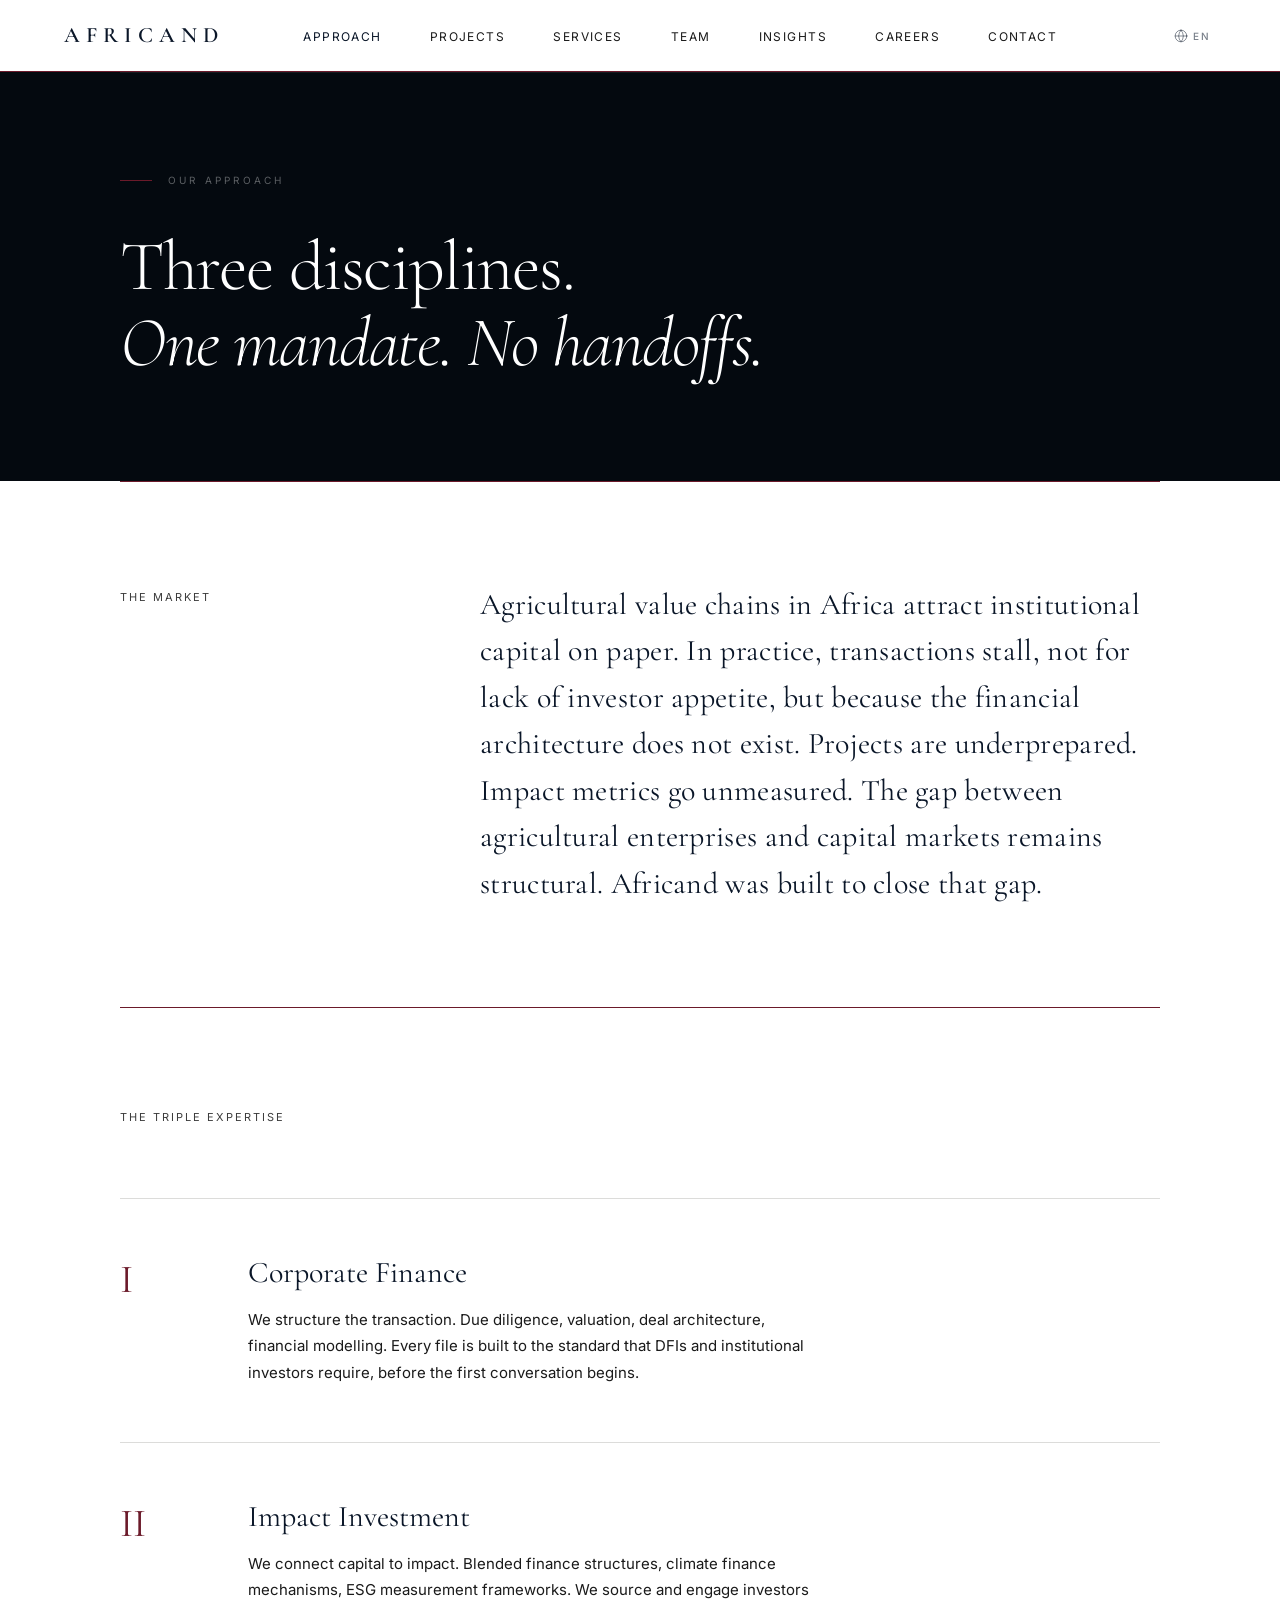
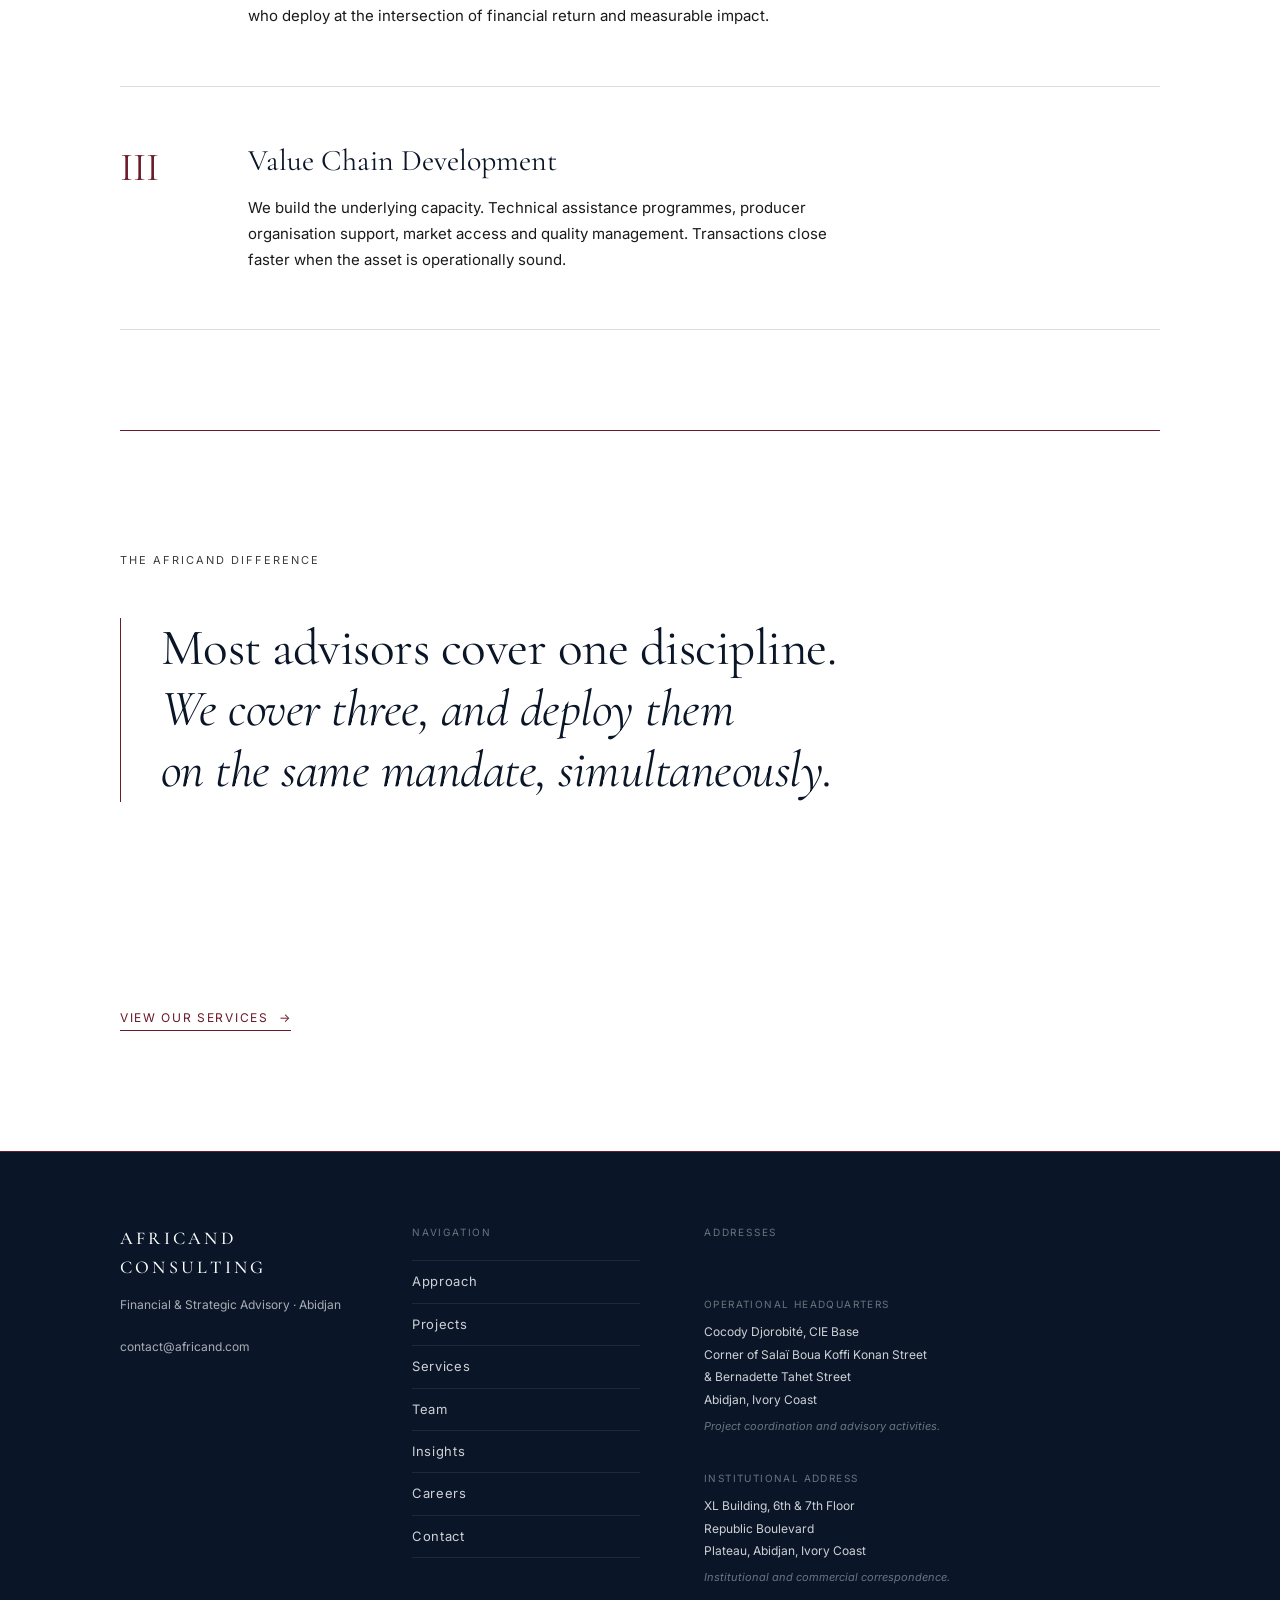
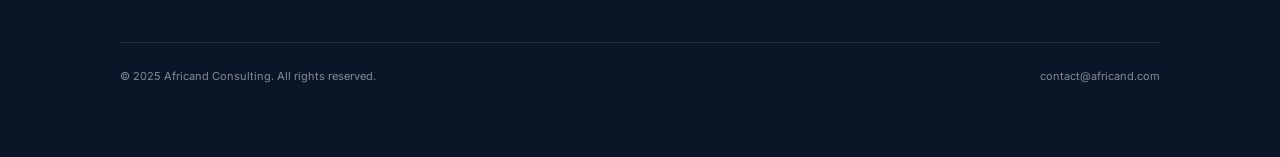
==== Afrincand consulting final/approach.html @ f333dd93 "Correction : Ajout des vrais fichiers du site internet" ====
<!DOCTYPE html>
<html lang="en">
<head>
  <meta charset="UTF-8" />
  <meta name="viewport" content="width=device-width, initial-scale=1.0" />
  <title>Our Approach — Africand Consulting</title>
  <link rel="preconnect" href="https://fonts.googleapis.com" />
  <link rel="preconnect" href="https://fonts.gstatic.com" crossorigin />
  <link href="https://fonts.googleapis.com/css2?family=Cormorant+Garamond:ital,wght@0,300;0,400;0,500;0,600;1,300;1,400;1,500&family=Inter:wght@300;400;500&display=swap" rel="stylesheet" />  <link rel="stylesheet" href="css/approach.css">
</head>
<body>

  <!-- ─── NAV ─────────────────────────────────────────────────── -->
  <nav>
    <a href="index.html" class="nav-logo">Africand</a>
    <ul class="nav-links" id="navLinks">
      <li><a href="approach.html" class="active" data-en="Approach" data-fr="Approche">Approach</a></li>
      <li><a href="projects.html" data-en="Projects" data-fr="Projets">Projects</a></li>
      <li><a href="services.html" data-en="Services" data-fr="Services">Services</a></li>
      <li><a href="team.html" data-en="Team" data-fr="&#201;quipe">Team</a></li>
      <li><a href="insights.html" data-en="Insights" data-fr="Publications">Insights</a></li>
      <li><a href="careers.html" data-en="Careers" data-fr="Carri&#232;res">Careers</a></li>
      <li><a href="contact.html" data-en="Contact" data-fr="Contact">Contact</a></li>
    </ul>
    <button class="nav-burger" id="burger" aria-label="Menu">
      <span></span><span></span><span></span>
    </button>
      <div class="lang-switch">
      <button class="lang-toggle" id="langToggle" onclick="toggleLang()" aria-label="Switch language">
        <svg class="lang-globe" width="14" height="14" viewBox="0 0 24 24" fill="none" stroke="currentColor" stroke-width="1.5" stroke-linecap="round" stroke-linejoin="round" aria-hidden="true"><circle cx="12" cy="12" r="10"/><path d="M2 12h20"/><path d="M12 2a15.3 15.3 0 0 1 4 10 15.3 15.3 0 0 1-4 10 15.3 15.3 0 0 1-4-10 15.3 15.3 0 0 1 4-10z"/></svg>
        <span class="lang-current">EN</span>
      </button>
    </div>
  </nav>

  <!-- ─── PAGE HEADER ───────────────────────────────────────────── -->
  <header class="page-header">
    <p class="page-label" data-en="Our Approach" data-fr="Notre Approche">Our Approach</p>
    <h1 class="page-title" data-en="Three disciplines.<br><em>One mandate. No handoffs.</em>" data-fr="Trois disciplines.<br><em>Un seul mandat. Z&eacute;ro transfert.</em>">Three disciplines.<br>
      <em>One mandate. No handoffs.</em>
    </h1>
  </header>

  <div class="section-divider"></div>

  <!-- ─── THE PROBLEM ───────────────────────────────────────────── -->
  <section class="problem-section">
    <p class="section-label" data-en="The Market" data-fr="Le March&#233;">The Market</p>
    <p class="problem-text" data-en="Agricultural value chains in Africa attract institutional capital on paper. In practice, transactions stall, not for lack of investor appetite, but because the financial architecture does not exist. Projects are underprepared. Impact metrics go unmeasured. The gap between agricultural enterprises and capital markets remains structural. Africand was built to close that gap." data-fr="Les fili&egrave;res agricoles africaines attirent les capitaux institutionnels sur le papier. En pratique, les transactions s&apos;enlisent, non par manque d&apos;app&eacute;tit des investisseurs, mais parce que l&apos;architecture financi&egrave;re n&apos;existe pas. Les projets sont insuffisamment pr&eacute;par&eacute;s. Les indicateurs d&apos;impact ne sont pas mesur&eacute;s. Le foss&eacute; entre les entreprises agricoles et les march&eacute;s de capitaux reste structurel. Africand a &eacute;t&eacute; cr&eacute;&eacute; pour combler ce foss&eacute;.">
      Agricultural value chains in Africa attract institutional capital on paper.
      In practice, transactions stall, not for lack of investor appetite,
      but because the financial architecture does not exist.
      Projects are underprepared. Impact metrics go unmeasured.
      The gap between agricultural enterprises and capital markets remains structural.
      Africand was built to close that gap.
    </p>
  </section>

  <div class="section-divider"></div>

  <!-- ─── THE METHOD ────────────────────────────────────────────── -->
  <section class="method-section">
    <p class="method-intro" data-en="The Triple Expertise" data-fr="La Triple Expertise">The Triple Expertise</p>
    <div class="method-steps">

      <div class="method-step">
        <span class="step-numeral">I</span>
        <div class="step-body">
          <h2 class="step-title" data-en="Corporate Finance" data-fr="Finance d&#8217;Entreprise">Corporate Finance</h2>
          <p class="step-text" data-en="We structure the transaction. Due diligence, valuation, deal architecture, financial modelling. Every file is built to the standard that DFIs and institutional investors require, before the first conversation begins." data-fr="Nous structurons la transaction. Due diligence, valorisation, architecture de l&apos;op&eacute;ration, mod&eacute;lisation financi&egrave;re. Chaque dossier est construit selon les standards exig&eacute;s par les IFD et les investisseurs institutionnels, avant m&ecirc;me la premi&egrave;re conversation.">
            We structure the transaction.
            Due diligence, valuation, deal architecture, financial modelling.
            Every file is built to the standard that DFIs
            and institutional investors require,
            before the first conversation begins.
          </p>
        </div>
      </div>

      <div class="method-step">
        <span class="step-numeral">II</span>
        <div class="step-body">
          <h2 class="step-title" data-en="Impact Investment" data-fr="Investissement &#224; Impact">Impact Investment</h2>
          <p class="step-text" data-en="We connect capital to impact. Blended finance structures, climate finance mechanisms, ESG measurement frameworks. We source and engage investors who deploy at the intersection of financial return and measurable impact." data-fr="Nous connectons le capital &agrave; l&apos;impact. Structures de finance mixte, m&eacute;canismes de finance climatique, cadres de mesure ESG. Nous identifions et mobilisons des investisseurs qui d&eacute;ploient &agrave; l&apos;intersection du rendement financier et de l&apos;impact mesurable.">
            We connect capital to impact.
            Blended finance structures, climate finance mechanisms,
            ESG measurement frameworks.
            We source and engage investors who deploy
            at the intersection of financial return and measurable impact.
          </p>
        </div>
      </div>

      <div class="method-step">
        <span class="step-numeral">III</span>
        <div class="step-body">
          <h2 class="step-title" data-en="Value Chain Development" data-fr="D&#233;veloppement de Fili&#232;res">Value Chain Development</h2>
          <p class="step-text" data-en="We build the underlying capacity. Technical assistance programmes, producer organisation support, market access and quality management. Transactions close faster when the asset is operationally sound." data-fr="Nous construisons les capacit&eacute;s op&eacute;rationnelles. Programmes d&apos;assistance technique, appui aux organisations de producteurs, acc&egrave;s aux march&eacute;s et gestion de la qualit&eacute;. Les transactions se cl&ocirc;turent plus rapidement lorsque l&apos;actif est op&eacute;rationnellement solide.">
            We build the underlying capacity.
            Technical assistance programmes, producer organisation support,
            market access and quality management.
            Transactions close faster when the asset is operationally sound.
          </p>
        </div>
      </div>

    </div>
  </section>

  <div class="section-divider"></div>

  <!-- ─── THE DIFFERENCE ────────────────────────────────────────── -->
  <section class="difference-section">
    <div class="difference-inner" id="differenceEl">
      <p class="difference-label" data-en="The Africand Difference" data-fr="La Diff&eacute;rence Africand">The Africand Difference</p>
      <p class="difference-statement" data-en="Most advisors cover one discipline.<br><em>We cover three, and deploy them<br>on the same mandate, simultaneously.</em>" data-fr="La plupart des conseillers couvrent une seule discipline.<br><em>Nous en couvrons trois, et les d&eacute;ployons sur le m&ecirc;me mandat, simultan&eacute;ment.</em>">
        Most advisors cover one discipline.<br>
        <em>We cover three, and deploy them<br>
        on the same mandate, simultaneously.</em>
      </p>
    </div>
  </section>

  <!-- ─── CTA ───────────────────────────────────────────────────── -->
  <div class="cta-strip">
    <a href="services.html" class="cta">
      <span data-en="View Our Services" data-fr="Voir Nos Services">View Our Services</span> <span class="cta-arrow">→</span>
    </a>
  </div>

  <!-- ─── FOOTER ────────────────────────────────────────────────── -->
    <footer>
    <div class="footer-inner">
      <div class="footer-brand">
        <p class="footer-logo">Africand Consulting</p>
        <p class="footer-tagline" data-en="Financial &amp; Strategic Advisory · Abidjan" data-fr="Conseil Financier &amp; Strat&#233;gique · Abidjan">Financial &amp; Strategic Advisory · Abidjan</p>
        <p class="footer-contact-email"><a href="mailto:contact@africand.com">contact@africand.com</a></p>
      </div>
      <div class="footer-nav-col">
        <p class="footer-col-label" data-en="Navigation" data-fr="Navigation">Navigation</p>
        <ul class="footer-links">
          <li><a href="approach.html" data-en="Approach" data-fr="Approche">Approach</a></li>
          <li><a href="projects.html" data-en="Projects" data-fr="Projets">Projects</a></li>
          <li><a href="services.html" data-en="Services" data-fr="Services">Services</a></li>
          <li><a href="team.html" data-en="Team" data-fr="&#201;quipe">Team</a></li>
          <li><a href="insights.html" data-en="Insights" data-fr="Publications">Insights</a></li>
          <li><a href="careers.html" data-en="Careers" data-fr="Carri&#232;res">Careers</a></li>
          <li><a href="contact.html" data-en="Contact" data-fr="Contact">Contact</a></li>
        </ul>
      </div>
      <div class="footer-addr-col">
        <p class="footer-col-label" data-en="Addresses" data-fr="Adresses">Addresses</p>
        <div class="footer-addr-item">
          <p class="footer-addr-label" data-en="Operational Headquarters" data-fr="Si&#232;ge Op&#233;rationnel">Operational Headquarters</p>
          <p class="footer-addr-value">
            Cocody Djorobité, CIE Base<br>
            Corner of Salaï Boua Koffi Konan Street<br>
            &amp; Bernadette Tahet Street<br>
            Abidjan, Ivory Coast
          </p>
          <p class="footer-addr-note" data-en="Project coordination and advisory activities." data-fr="Coordination de projets et activit&#233;s de conseil.">Project coordination and advisory activities.</p>
        </div>
        <div class="footer-addr-item">
          <p class="footer-addr-label" data-en="Institutional Address" data-fr="Adresse Institutionnelle">Institutional Address</p>
          <p class="footer-addr-value">
            XL Building, 6th &amp; 7th Floor<br>
            Republic Boulevard<br>
            Plateau, Abidjan, Ivory Coast
          </p>
          <p class="footer-addr-note" data-en="Institutional and commercial correspondence." data-fr="Correspondance institutionnelle et commerciale.">Institutional and commercial correspondence.</p>
        </div>
      </div>
    </div>
    <div class="footer-bottom">
      <p class="footer-copy" data-en="© 2025 Africand Consulting. All rights reserved." data-fr="© 2025 Africand Consulting. Tous droits r&#233;serv&#233;s.">© 2025 Africand Consulting. All rights reserved.</p>
      <p class="footer-legal">contact@africand.com</p>
    </div>
  </footer>

  <script>
    // Language switcher
    function setLang(lang) {
      localStorage.setItem('lang', lang);
      document.querySelectorAll('[data-en]').forEach(function(el) {
        el.innerHTML = lang === 'fr' ? el.getAttribute('data-fr') : el.getAttribute('data-en');
      });
      document.querySelectorAll('.lang-btn').forEach(function(btn) {
        btn.classList.toggle('active', btn.getAttribute('data-lang') === lang);
      });
    }
    (function() {
      var saved = localStorage.getItem('lang') || 'en';
      if (saved === 'fr') setLang('fr');
    })();

    // Burger
    document.getElementById('burger').addEventListener('click', () => {
      document.getElementById('navLinks').classList.toggle('open');
    });

    // Scroll reveal
    const targets = document.querySelectorAll('.method-step, #differenceEl');
    const obs = new IntersectionObserver((entries) => {
      entries.forEach((e, i) => {
        if (e.isIntersecting) {
          setTimeout(() => e.target.classList.add('visible'), i * 100);
        }
      });
    }, { threshold: 0.15 });
    targets.forEach(t => obs.observe(t));
  </script>

</body>
</html>
---- Afrincand consulting final/css/approach.css ----
*, *::before, *::after { box-sizing: border-box; margin: 0; padding: 0; }
    html { font-size: 16px; scroll-behavior: smooth; }

    :root {
      --white:    #FFFFFF;
      --navy:     #0A1628;
      --bordeaux: #6B1A2A;
      --grey-bg:  #F5F5F3;
      --grey-txt: #1A1A1A;
      --rule:     1px solid #6B1A2A;
      --font-serif: 'Cormorant Garamond', Georgia, serif;
      --font-sans:  'Inter', Helvetica Neue, Arial, sans-serif;
    }

    body {
      background: var(--white);
      color: var(--grey-txt);
      font-family: var(--font-sans);
      font-size: 17px;
      line-height: 1.65;
      -webkit-font-smoothing: antialiased;
    }

    /* ─── NAV ─────────────────────────────────────────────────── */
    nav {
      position: fixed;
      top: 0; left: 0; right: 0;
      z-index: 100;
      background: var(--white);
      display: flex;
      align-items: center;
      justify-content: space-between;
      padding: 0 64px;
      height: 72px;
      border-bottom: var(--rule);
    }

    .nav-logo {
      font-family: var(--font-serif);
      font-weight: 600;
      font-size: 22px;
      letter-spacing: 0.28em;
      color: var(--navy);
      text-decoration: none;
      text-transform: uppercase;
    }

    .nav-links {
      display: flex;
      gap: 48px;
      list-style: none;
    }

    .nav-links a {
      font-family: var(--font-sans);
      font-size: 12px;
      font-weight: 400;
      letter-spacing: 0.12em;
      text-transform: uppercase;
      color: var(--grey-txt);
      text-decoration: none;
      transition: color 0.2s ease;
    }

    .nav-links a:hover,
    .nav-links a.active { color: var(--navy); }

    .nav-burger {
      order: 3;
      display: none;
      flex-direction: column;
      gap: 5px;
      cursor: pointer;
      padding: 4px;
      background: none;
      border: none;
    }

    .nav-burger span {
      display: block;
      width: 22px;
      height: 1px;
      background: var(--navy);
    }

    /* ─── PAGE HEADER ─────────────────────────────────────────── */
    .page-header {
      padding: 172px 120px 100px;
      background: #04090F;
      position: relative;
      opacity: 0;
      animation: fadeUp 0.9s ease 0.2s forwards;
    }

    /* Ligne institutionnelle sous la nav */
    .page-header::after {
      content: '';
      position: absolute;
      top: 72px;
      left: 120px;
      right: 120px;
      height: 1px;
      background: rgba(255, 255, 255, 0.07);
      pointer-events: none;
    }

    .page-label {
      font-family: var(--font-sans);
      font-size: 10px;
      font-weight: 400;
      letter-spacing: 0.32em;
      text-transform: uppercase;
      color: rgba(255, 255, 255, 0.35);
      margin-bottom: 40px;
      display: flex;
      align-items: center;
      gap: 16px;
    }

    .page-label::before {
      content: '';
      display: block;
      width: 32px;
      height: 1px;
      background: var(--bordeaux);
      flex-shrink: 0;
    }

    .page-title {
      font-family: var(--font-serif);
      font-weight: 300;
      font-size: clamp(44px, 5.5vw, 72px);
      line-height: 1.08;
      color: #FFFFFF;
      letter-spacing: -0.02em;
    }

    /* ─── SECTIONS ────────────────────────────────────────────── */
    .section-divider {
      height: 1px;
      background: var(--bordeaux);
      margin: 0 120px;
      opacity: 1;
    }

    /* ─── PROBLEM ─────────────────────────────────────────────── */
    .problem-section {
      padding: 100px 120px;
      display: grid;
      grid-template-columns: 280px 1fr;
      gap: 80px;
      align-items: start;
    }

    .section-label {
      font-family: var(--font-sans);
      font-size: 11px;
      font-weight: 400;
      letter-spacing: 0.18em;
      text-transform: uppercase;
      color: var(--grey-txt);
      opacity: 0.85;
      padding-top: 6px;
    }

    .problem-text {
      font-family: var(--font-serif);
      font-weight: 400;
      font-size: clamp(22px, 2.5vw, 30px);
      line-height: 1.55;
      color: var(--navy);
      letter-spacing: 0.01em;
    }

    /* ─── METHOD ──────────────────────────────────────────────── */
    .method-section {
      padding: 100px 120px;
    }

    .method-intro {
      font-family: var(--font-sans);
      font-size: 11px;
      font-weight: 400;
      letter-spacing: 0.18em;
      text-transform: uppercase;
      color: var(--grey-txt);
      opacity: 0.85;
      margin-bottom: 72px;
    }

    .method-steps {
      display: flex;
      flex-direction: column;
      gap: 0;
    }

    .method-step {
      display: grid;
      grid-template-columns: 80px 1fr;
      gap: 48px;
      padding: 56px 0;
      border-bottom: 1px solid #DCDCDA;
      opacity: 0;
      transform: translateY(14px);
      transition: opacity 0.6s ease, transform 0.6s ease;
    }

    .method-step:first-child { border-top: 1px solid #DCDCDA; }

    .method-step.visible { opacity: 1; transform: translateY(0); }

    .step-numeral {
      font-family: var(--font-serif);
      font-weight: 400;
      font-size: 40px;
      color: var(--bordeaux);
      line-height: 1;
      padding-top: 4px;
    }

    .step-body {}

    .step-title {
      font-family: var(--font-serif);
      font-weight: 400;
      font-size: 30px;
      line-height: 1.2;
      color: var(--navy);
      margin-bottom: 16px;
    }

    .step-text {
      font-family: var(--font-sans);
      font-size: 15px;
      font-weight: 400;
      color: var(--grey-txt);
      line-height: 1.75;
      max-width: 580px;
    }

    /* ─── DIFFERENCE ──────────────────────────────────────────── */
    .difference-section {
      padding: 120px 120px;
      background: var(--white);
    }

    .difference-inner {
      max-width: 720px;
      opacity: 0;
      transform: translateY(14px);
      transition: opacity 0.8s ease, transform 0.8s ease;
    }

    .difference-inner.visible { opacity: 1; transform: translateY(0); }

    .difference-label {
      font-family: var(--font-sans);
      font-size: 11px;
      font-weight: 400;
      letter-spacing: 0.18em;
      text-transform: uppercase;
      color: var(--grey-txt);
      opacity: 0.85;
      margin-bottom: 48px;
    }

    .difference-statement {
      font-family: var(--font-serif);
      font-weight: 400;
      font-size: clamp(32px, 4vw, 52px);
      line-height: 1.2;
      color: var(--navy);
      letter-spacing: -0.01em;
      border-left: var(--rule);
      padding-left: 40px;
    }

    .difference-statement em {
      font-style: italic;
    }

    /* ─── CTA STRIP ───────────────────────────────────────────── */
    .cta-strip {
      padding: 80px 120px 120px;
    }

    .cta {
      display: inline-flex;
      align-items: center;
      gap: 10px;
      font-family: var(--font-sans);
      font-size: 12px;
      font-weight: 400;
      letter-spacing: 0.14em;
      text-transform: uppercase;
      color: var(--bordeaux);
      text-decoration: none;
      border-bottom: 1px solid var(--bordeaux);
      padding-bottom: 2px;
      transition: opacity 0.2s ease;
    }

    .cta:hover { opacity: 1; }
    .cta:hover .cta-arrow { transform: translateX(4px); }
    .cta-arrow { transition: transform 0.2s ease; }

    

    /* ─── ANIMATIONS ──────────────────────────────────────────── */
    @keyframes fadeUp {
      to { opacity: 1; transform: translateY(0); }
    }

    /* ─── RESPONSIVE ──────────────────────────────────────────── */
    @media (max-width: 1024px) {
      nav { padding: 0 40px; }
      .page-header { padding: 152px 40px 80px; }
      .section-divider { margin: 0 40px; }
      .problem-section { padding: 80px 40px; gap: 48px; }
      .method-section { padding: 80px 40px; }
      .difference-section { padding: 80px 40px; }
      .cta-strip { padding: 40px 40px 80px; }
      footer { padding: 64px 40px; }
    }

    @media (max-width: 768px) {
      nav { padding: 0 24px; height: 64px; justify-content: flex-start; }
      .nav-links { display: none; }
      .nav-links.open {
        display: flex;
        flex-direction: column;
        gap: 0;
        position: fixed;
        top: 64px; left: 0; right: 0;
        background: var(--white);
        padding: 32px 24px;
        border-bottom: var(--rule);
      }
      .nav-links.open li { border-bottom: 1px solid #DCDCDA; }
      .nav-links.open a { display: block; padding: 16px 0; font-size: 13px; }
      .nav-logo { order: 1; }
      .lang-switch { order: 2; margin-left: auto; margin-right: 0; }
      .nav-burger { order: 3; display: flex; margin-left: 20px; }

      .page-header { padding: 120px 24px 64px; }
      .section-divider { margin: 0 24px; }

      .problem-section {
        padding: 64px 24px;
        grid-template-columns: 1fr;
        gap: 24px;
      }

      .method-section { padding: 64px 24px; }
      .method-step { grid-template-columns: 56px 1fr; gap: 24px; padding: 40px 0; }
      .step-numeral { font-size: 32px; }
      .step-title { font-size: 24px; }

      .difference-section { padding: 64px 24px; }
      .difference-statement { font-size: clamp(26px, 7vw, 38px); padding-left: 24px; }

      .cta-strip { padding: 32px 24px 72px; }

      footer { padding: 56px 24px; }
    }
  
    /* ── FOOTER ──────────────────────────────────────────────── */
    footer { background: var(--navy); padding: 72px 120px; border-top: var(--rule); position: relative; z-index: 1; }
    .footer-inner { display: grid; grid-template-columns: 1fr 1fr 2fr; gap: 64px; align-items: start; }
    .footer-logo { font-family: var(--font-serif); font-weight: 500; font-size: 18px; letter-spacing: 0.18em; text-transform: uppercase; color: var(--white); margin-bottom: 12px; }
    .footer-tagline { font-family: var(--font-sans); font-size: 12px; color: rgba(255,255,255,0.65); line-height: 1.7; }
    .footer-contact-email { margin-top: 16px; }
    .footer-contact-email a { font-family: var(--font-sans); font-size: 12px; color: rgba(255,255,255,0.65); text-decoration: none; }
    .footer-contact-email a:hover { color: var(--white); }
    .footer-col-label { font-family: var(--font-sans); font-size: 10px; letter-spacing: 0.18em; text-transform: uppercase; color: rgba(255,255,255,0.4); margin-bottom: 20px; display: block; }
    .footer-nav-col { position: static; background: transparent; border: none; height: auto; display: block; padding: 0; }
    footer ul.footer-links { list-style: none; padding: 0; margin: 0; display: block; }
    footer ul.footer-links li { display: block; border: none; }
    footer ul.footer-links li a { font-family: var(--font-sans); font-size: 13px; color: rgba(255,255,255,0.8); text-decoration: none; display: block; padding: 10px 0; border-bottom: 1px solid rgba(255,255,255,0.08); transition: color 0.2s; background: transparent; letter-spacing: 0.05em; }
    footer ul.footer-links li:first-child a { border-top: 1px solid rgba(255,255,255,0.08); }
    footer ul.footer-links li a:hover { color: var(--white); }
    .footer-addr-col { display: flex; flex-direction: column; gap: 36px; }
    .footer-addr-label { font-family: var(--font-sans); font-size: 10px; letter-spacing: 0.14em; text-transform: uppercase; color: rgba(255,255,255,0.4); margin-bottom: 8px; display: block; }
    .footer-addr-value { font-family: var(--font-sans); font-size: 12px; color: rgba(255,255,255,0.8); line-height: 1.9; }
    .footer-addr-note { font-family: var(--font-sans); font-size: 11px; color: rgba(255,255,255,0.4); line-height: 1.5; margin-top: 6px; font-style: italic; }
    .footer-bottom { margin-top: 56px; padding-top: 24px; border-top: 1px solid rgba(255,255,255,0.1); display: flex; justify-content: space-between; align-items: center; }
    .footer-copy, .footer-legal { font-family: var(--font-sans); font-size: 11px; color: rgba(255,255,255,0.5); }
    @media (max-width: 1024px) {
      footer { padding: 64px 40px !important; }
      .footer-inner { grid-template-columns: 1fr 1fr !important; gap: 40px !important; }
    }
    @media (max-width: 768px) {
      footer { padding: 56px 24px !important; }
      .footer-inner { grid-template-columns: 1fr !important; gap: 36px !important; }
      .footer-bottom { flex-direction: column !important; gap: 8px !important; margin-top: 40px !important; }
    }
  
    /* LANG SWITCHER */
    .lang-switch { display: flex; align-items: center; margin-left: 32px; order: 2; }
    .lang-toggle { display: flex; align-items: center; gap: 5px; background: none; border: none; cursor: pointer; padding: 4px 6px; font-family: var(--font-sans); font-size: 10px; letter-spacing: 0.14em; text-transform: uppercase; color: rgba(10,22,40,0.55); transition: color 0.2s; border-radius: 0; }
    .lang-toggle:hover { color: var(--navy); }
    .lang-globe { display: block; flex-shrink: 0; }
    .lang-current { font-weight: 500; }
    .nav-right { display: flex; align-items: center; }
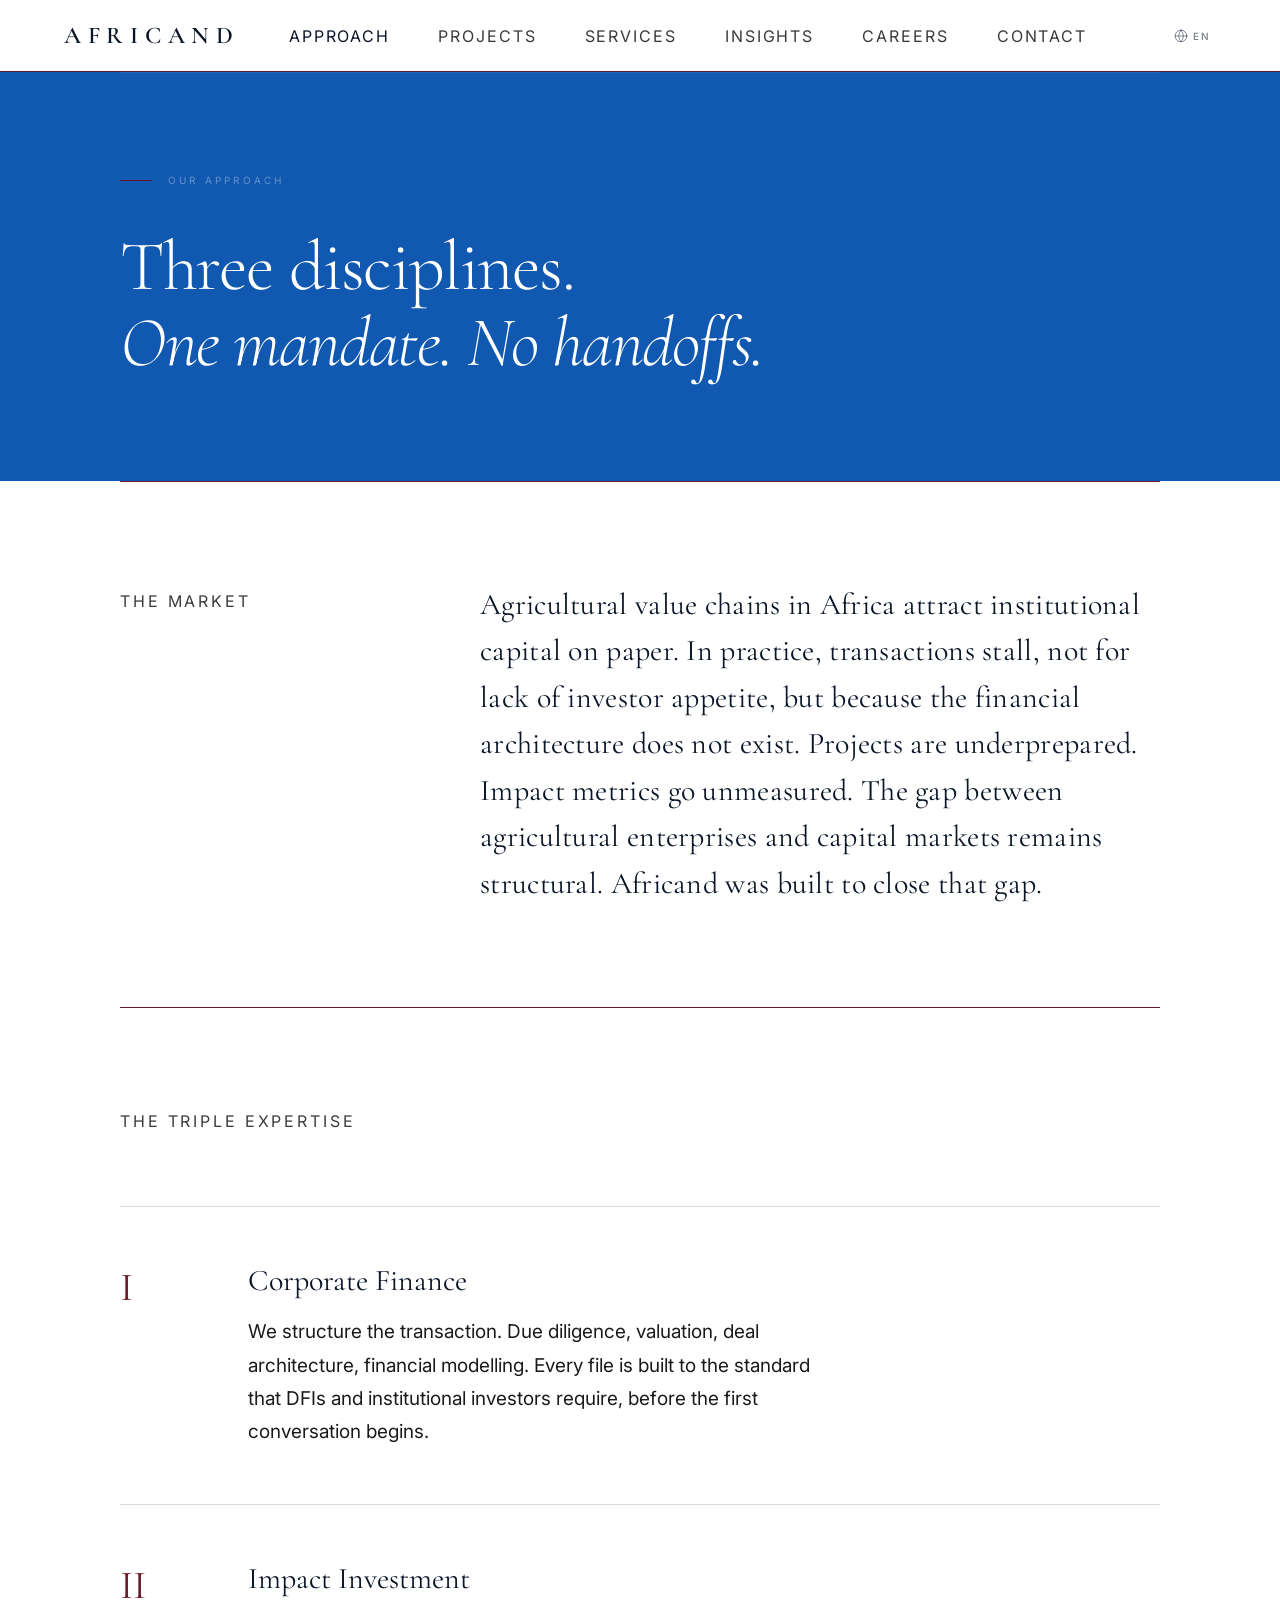
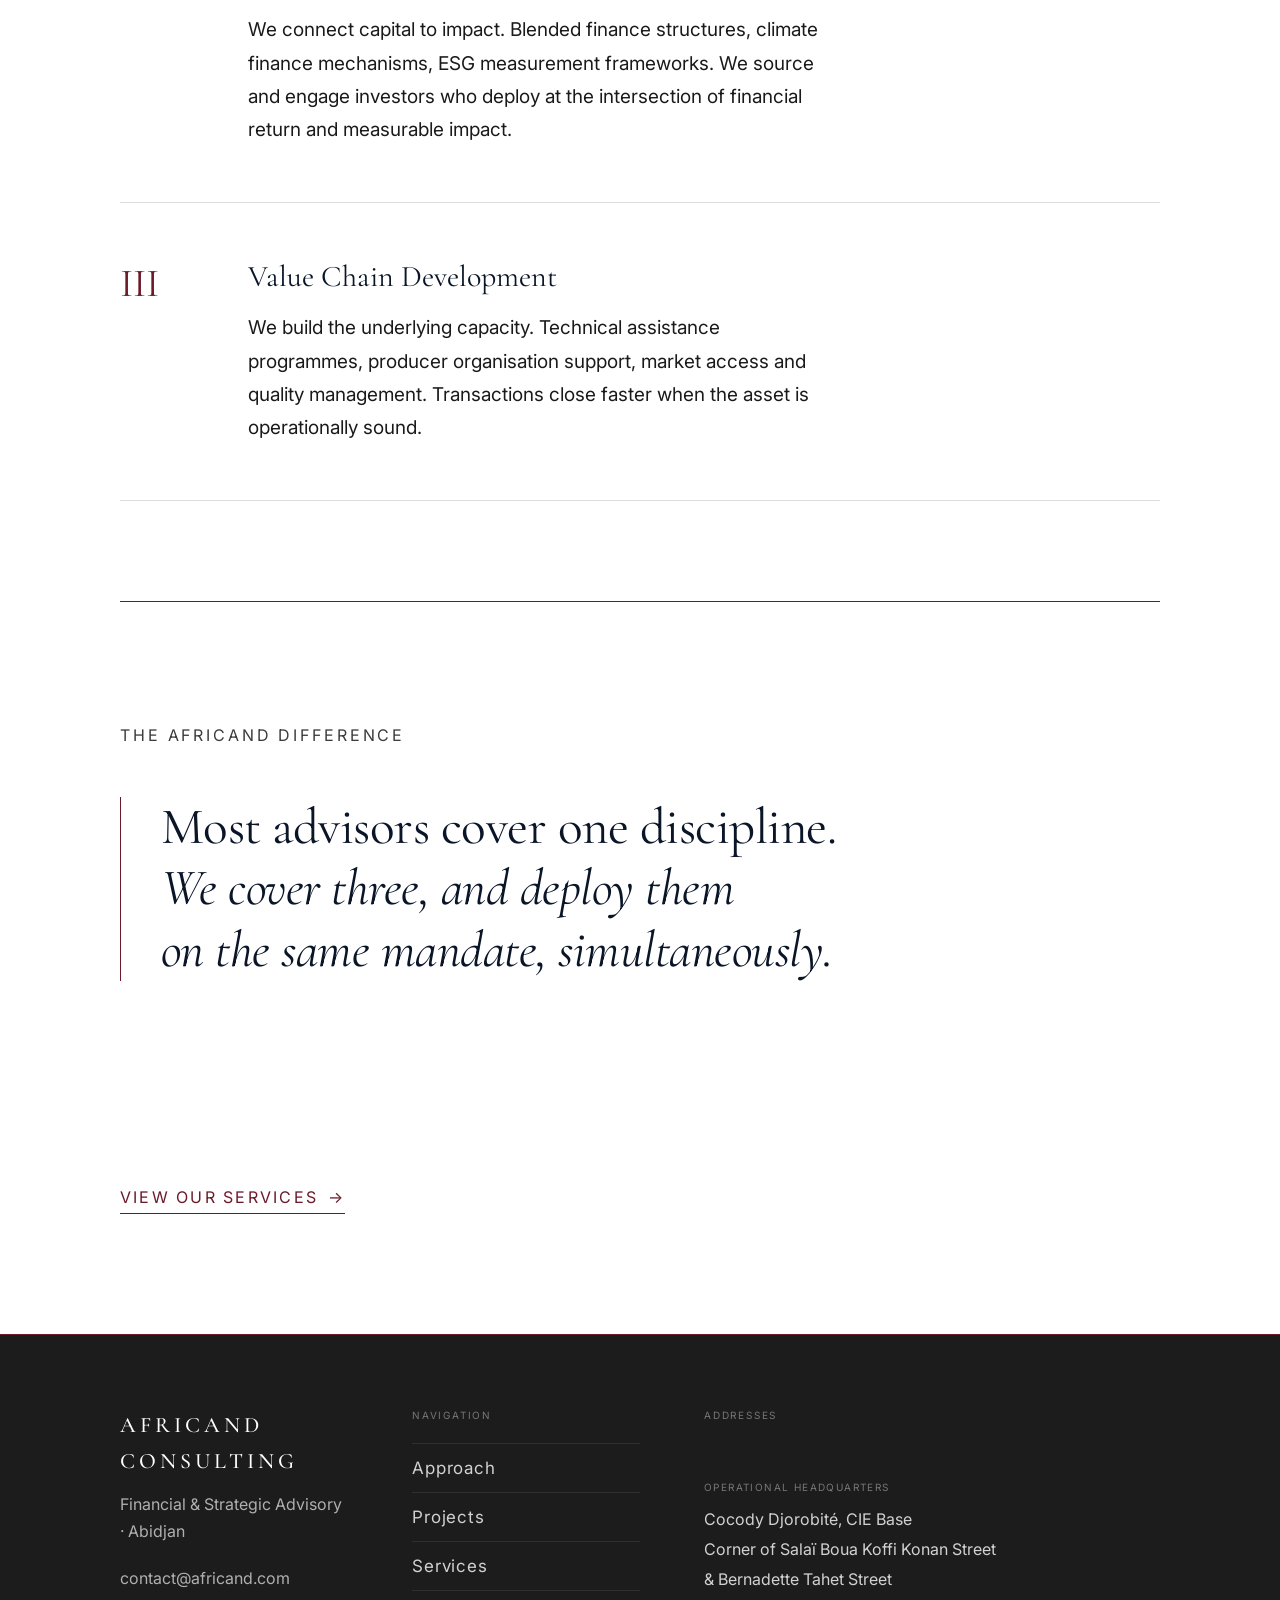
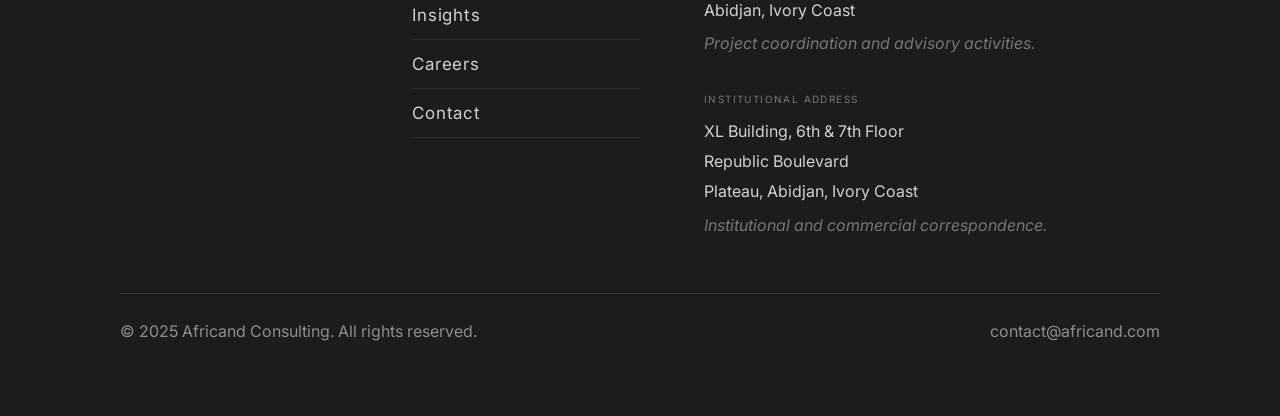
==== commit b0ac274e: "Refonte complète : mobile premium, nav uniforme, bilingue, footer dark - Nav mobile : logo + burger " ====
--- a/Afrincand consulting final/approach.html
+++ b/Afrincand consulting final/approach.html
@@ -2,11 +2,22 @@
 <html lang="en">
 <head>
   <meta charset="UTF-8" />
-  <meta name="viewport" content="width=device-width, initial-scale=1.0" />
+  <meta name="viewport" content="width=device-width, initial-scale=1.0, viewport-fit=cover" />
+  <meta name="description" content="Rigorous financial analysis, deep sector expertise and hands-on execution for agro-industrial transactions in West Africa." />
+  <meta property="og:type"        content="website" />
+  <meta property="og:title"       content="Approach — Africand Consulting" />
+  <meta property="og:description" content="Rigorous financial analysis, deep sector expertise and hands-on execution for agro-industrial transactions in West Africa." />
+  <meta property="og:image"       content="https://africand.com/images/og-cover.jpg" />
+  <meta property="og:url"         content="https://africand.com/approach.html" />
+  <meta name="twitter:card"        content="summary_large_image" />
+  <meta name="twitter:title"       content="Approach — Africand Consulting" />
+  <meta name="twitter:description" content="Rigorous financial analysis, deep sector expertise and hands-on execution for agro-industrial transactions in West Africa." />
+  <link rel="canonical" href="https://africand.com/approach.html" />
   <title>Our Approach — Africand Consulting</title>
   <link rel="preconnect" href="https://fonts.googleapis.com" />
   <link rel="preconnect" href="https://fonts.gstatic.com" crossorigin />
   <link href="https://fonts.googleapis.com/css2?family=Cormorant+Garamond:ital,wght@0,300;0,400;0,500;0,600;1,300;1,400;1,500&family=Inter:wght@300;400;500&display=swap" rel="stylesheet" />  <link rel="stylesheet" href="css/approach.css">
+  <link rel="stylesheet" href="css/nav-mobile.css">
 </head>
 <body>
 
@@ -17,10 +28,16 @@
       <li><a href="approach.html" class="active" data-en="Approach" data-fr="Approche">Approach</a></li>
       <li><a href="projects.html" data-en="Projects" data-fr="Projets">Projects</a></li>
       <li><a href="services.html" data-en="Services" data-fr="Services">Services</a></li>
-      <li><a href="team.html" data-en="Team" data-fr="&#201;quipe">Team</a></li>
       <li><a href="insights.html" data-en="Insights" data-fr="Publications">Insights</a></li>
       <li><a href="careers.html" data-en="Careers" data-fr="Carri&#232;res">Careers</a></li>
       <li><a href="contact.html" data-en="Contact" data-fr="Contact">Contact</a></li>
+      <li class="nav-lang-mobile">
+        <button class="nav-lang-btn" onclick="toggleLang()" aria-label="Switch language">
+          <svg width="14" height="14" viewBox="0 0 24 24" fill="none" stroke="currentColor" stroke-width="1.5" stroke-linecap="round" stroke-linejoin="round"><circle cx="12" cy="12" r="10"/><path d="M2 12h20"/><path d="M12 2a15.3 15.3 0 0 1 4 10 15.3 15.3 0 0 1-4 10 15.3 15.3 0 0 1-4-10 15.3 15.3 0 0 1 4-10z"/></svg>
+          <span data-en="Language" data-fr="Langue">Language</span>
+          <span class="lang-current-mobile">EN</span>
+        </button>
+      </li>
     </ul>
     <button class="nav-burger" id="burger" aria-label="Menu">
       <span></span><span></span><span></span>
@@ -142,7 +159,6 @@
           <li><a href="approach.html" data-en="Approach" data-fr="Approche">Approach</a></li>
           <li><a href="projects.html" data-en="Projects" data-fr="Projets">Projects</a></li>
           <li><a href="services.html" data-en="Services" data-fr="Services">Services</a></li>
-          <li><a href="team.html" data-en="Team" data-fr="&#201;quipe">Team</a></li>
           <li><a href="insights.html" data-en="Insights" data-fr="Publications">Insights</a></li>
           <li><a href="careers.html" data-en="Careers" data-fr="Carri&#232;res">Careers</a></li>
           <li><a href="contact.html" data-en="Contact" data-fr="Contact">Contact</a></li>
@@ -176,39 +192,8 @@
       <p class="footer-legal">contact@africand.com</p>
     </div>
   </footer>
+  <script src="js/main.js" defer></script>
 
-  <script>
-    // Language switcher
-    function setLang(lang) {
-      localStorage.setItem('lang', lang);
-      document.querySelectorAll('[data-en]').forEach(function(el) {
-        el.innerHTML = lang === 'fr' ? el.getAttribute('data-fr') : el.getAttribute('data-en');
-      });
-      document.querySelectorAll('.lang-btn').forEach(function(btn) {
-        btn.classList.toggle('active', btn.getAttribute('data-lang') === lang);
-      });
-    }
-    (function() {
-      var saved = localStorage.getItem('lang') || 'en';
-      if (saved === 'fr') setLang('fr');
-    })();
-
-    // Burger
-    document.getElementById('burger').addEventListener('click', () => {
-      document.getElementById('navLinks').classList.toggle('open');
-    });
-
-    // Scroll reveal
-    const targets = document.querySelectorAll('.method-step, #differenceEl');
-    const obs = new IntersectionObserver((entries) => {
-      entries.forEach((e, i) => {
-        if (e.isIntersecting) {
-          setTimeout(() => e.target.classList.add('visible'), i * 100);
-        }
-      });
-    }, { threshold: 0.15 });
-    targets.forEach(t => obs.observe(t));
-  </script>
 
 </body>
 </html>
--- a/Afrincand consulting final/css/approach.css
+++ b/Afrincand consulting final/css/approach.css
@@ -16,7 +16,7 @@
       background: var(--white);
       color: var(--grey-txt);
       font-family: var(--font-sans);
-      font-size: 17px;
+      font-size: 19px;
       line-height: 1.65;
       -webkit-font-smoothing: antialiased;
     }
@@ -33,17 +33,15 @@
       padding: 0 64px;
       height: 72px;
       border-bottom: var(--rule);
-    }
-
+          }
     .nav-logo {
       font-family: var(--font-serif);
       font-weight: 600;
-      font-size: 22px;
+      font-size: 24px;
       letter-spacing: 0.28em;
       color: var(--navy);
       text-decoration: none;
-      text-transform: uppercase;
-    }
+      text-transform: uppercase; }
 
     .nav-links {
       display: flex;
@@ -53,11 +51,11 @@
 
     .nav-links a {
       font-family: var(--font-sans);
-      font-size: 12px;
+      font-size: 16px;
       font-weight: 400;
       letter-spacing: 0.12em;
       text-transform: uppercase;
-      color: var(--grey-txt);
+      color: #3A3A3A;
       text-decoration: none;
       transition: color 0.2s ease;
     }
@@ -86,7 +84,7 @@
     /* ─── PAGE HEADER ─────────────────────────────────────────── */
     .page-header {
       padding: 172px 120px 100px;
-      background: #04090F;
+      background: #1058B0;
       position: relative;
       opacity: 0;
       animation: fadeUp 0.9s ease 0.2s forwards;
@@ -154,7 +152,7 @@
 
     .section-label {
       font-family: var(--font-sans);
-      font-size: 11px;
+      font-size: 16px;
       font-weight: 400;
       letter-spacing: 0.18em;
       text-transform: uppercase;
@@ -179,7 +177,7 @@
 
     .method-intro {
       font-family: var(--font-sans);
-      font-size: 11px;
+      font-size: 16px;
       font-weight: 400;
       letter-spacing: 0.18em;
       text-transform: uppercase;
@@ -231,7 +229,7 @@
 
     .step-text {
       font-family: var(--font-sans);
-      font-size: 15px;
+      font-size: 19px;
       font-weight: 400;
       color: var(--grey-txt);
       line-height: 1.75;
@@ -255,7 +253,7 @@
 
     .difference-label {
       font-family: var(--font-sans);
-      font-size: 11px;
+      font-size: 16px;
       font-weight: 400;
       letter-spacing: 0.18em;
       text-transform: uppercase;
@@ -289,7 +287,7 @@
       align-items: center;
       gap: 10px;
       font-family: var(--font-sans);
-      font-size: 12px;
+      font-size: 16px;
       font-weight: 400;
       letter-spacing: 0.14em;
       text-transform: uppercase;
@@ -324,25 +322,25 @@
     }
 
     @media (max-width: 768px) {
-      nav { padding: 0 24px; height: 64px; justify-content: flex-start; }
+      nav { padding: 0 20px; height: 60px; justify-content: flex-start; }
       .nav-links { display: none; }
       .nav-links.open {
         display: flex;
         flex-direction: column;
         gap: 0;
         position: fixed;
-        top: 64px; left: 0; right: 0;
+        top: 60px; left: 0; right: 0;
         background: var(--white);
         padding: 32px 24px;
         border-bottom: var(--rule);
       }
       .nav-links.open li { border-bottom: 1px solid #DCDCDA; }
-      .nav-links.open a { display: block; padding: 16px 0; font-size: 13px; }
+      .nav-links.open a { display: block; padding: 18px 0; font-size: 17px; min-height: 44px; }
       .nav-logo { order: 1; }
       .lang-switch { order: 2; margin-left: auto; margin-right: 0; }
       .nav-burger { order: 3; display: flex; margin-left: 20px; }
 
-      .page-header { padding: 120px 24px 64px; }
+      .page-header { padding: calc(60px + 56px) 20px 64px; }
       .section-divider { margin: 0 24px; }
 
       .problem-section {
@@ -361,36 +359,36 @@
 
       .cta-strip { padding: 32px 24px 72px; }
 
-      footer { padding: 56px 24px; }
+      footer { padding: 48px 20px env(safe-area-inset-bottom, 32px); }
     }
   
     /* ── FOOTER ──────────────────────────────────────────────── */
-    footer { background: var(--navy); padding: 72px 120px; border-top: var(--rule); position: relative; z-index: 1; }
+    footer { background: #1C1C1C; padding: 72px 120px; border-top: var(--rule); position: relative; z-index: 1; }
     .footer-inner { display: grid; grid-template-columns: 1fr 1fr 2fr; gap: 64px; align-items: start; }
-    .footer-logo { font-family: var(--font-serif); font-weight: 500; font-size: 18px; letter-spacing: 0.18em; text-transform: uppercase; color: var(--white); margin-bottom: 12px; }
-    .footer-tagline { font-family: var(--font-sans); font-size: 12px; color: rgba(255,255,255,0.65); line-height: 1.7; }
+    .footer-logo { font-family: var(--font-serif); font-weight: 500; font-size: 22px; letter-spacing: 0.18em; text-transform: uppercase; color: var(--white); margin-bottom: 12px; }
+    .footer-tagline { font-family: var(--font-sans); font-size: 16px; color: rgba(255,255,255,0.65); line-height: 1.7; }
     .footer-contact-email { margin-top: 16px; }
-    .footer-contact-email a { font-family: var(--font-sans); font-size: 12px; color: rgba(255,255,255,0.65); text-decoration: none; }
+    .footer-contact-email a { font-family: var(--font-sans); font-size: 16px; color: rgba(255,255,255,0.65); text-decoration: none; }
     .footer-contact-email a:hover { color: var(--white); }
     .footer-col-label { font-family: var(--font-sans); font-size: 10px; letter-spacing: 0.18em; text-transform: uppercase; color: rgba(255,255,255,0.4); margin-bottom: 20px; display: block; }
     .footer-nav-col { position: static; background: transparent; border: none; height: auto; display: block; padding: 0; }
     footer ul.footer-links { list-style: none; padding: 0; margin: 0; display: block; }
     footer ul.footer-links li { display: block; border: none; }
-    footer ul.footer-links li a { font-family: var(--font-sans); font-size: 13px; color: rgba(255,255,255,0.8); text-decoration: none; display: block; padding: 10px 0; border-bottom: 1px solid rgba(255,255,255,0.08); transition: color 0.2s; background: transparent; letter-spacing: 0.05em; }
+    footer ul.footer-links li a { font-family: var(--font-sans); font-size: 17px; color: rgba(255,255,255,0.8); text-decoration: none; display: block; padding: 10px 0; border-bottom: 1px solid rgba(255,255,255,0.08); transition: color 0.2s; background: transparent; letter-spacing: 0.05em; }
     footer ul.footer-links li:first-child a { border-top: 1px solid rgba(255,255,255,0.08); }
     footer ul.footer-links li a:hover { color: var(--white); }
     .footer-addr-col { display: flex; flex-direction: column; gap: 36px; }
     .footer-addr-label { font-family: var(--font-sans); font-size: 10px; letter-spacing: 0.14em; text-transform: uppercase; color: rgba(255,255,255,0.4); margin-bottom: 8px; display: block; }
-    .footer-addr-value { font-family: var(--font-sans); font-size: 12px; color: rgba(255,255,255,0.8); line-height: 1.9; }
-    .footer-addr-note { font-family: var(--font-sans); font-size: 11px; color: rgba(255,255,255,0.4); line-height: 1.5; margin-top: 6px; font-style: italic; }
+    .footer-addr-value { font-family: var(--font-sans); font-size: 16px; color: rgba(255,255,255,0.8); line-height: 1.9; }
+    .footer-addr-note { font-family: var(--font-sans); font-size: 16px; color: rgba(255,255,255,0.4); line-height: 1.5; margin-top: 6px; font-style: italic; }
     .footer-bottom { margin-top: 56px; padding-top: 24px; border-top: 1px solid rgba(255,255,255,0.1); display: flex; justify-content: space-between; align-items: center; }
-    .footer-copy, .footer-legal { font-family: var(--font-sans); font-size: 11px; color: rgba(255,255,255,0.5); }
+    .footer-copy, .footer-legal { font-family: var(--font-sans); font-size: 16px; color: rgba(255,255,255,0.5); }
     @media (max-width: 1024px) {
       footer { padding: 64px 40px !important; }
       .footer-inner { grid-template-columns: 1fr 1fr !important; gap: 40px !important; }
     }
     @media (max-width: 768px) {
-      footer { padding: 56px 24px !important; }
+      footer { padding: 48px 20px env(safe-area-inset-bottom, 32px); }
       .footer-inner { grid-template-columns: 1fr !important; gap: 36px !important; }
       .footer-bottom { flex-direction: column !important; gap: 8px !important; margin-top: 40px !important; }
     }
--- a/Afrincand consulting final/css/nav-mobile.css
+++ b/Afrincand consulting final/css/nav-mobile.css
@@ -0,0 +1,156 @@
+/* ══════════════════════════════════════════════════════
+   NAV MOBILE — Africand Consulting
+   Fichier partagé : inclus dans toutes les pages
+   Breakpoint : ≤ 768px
+   • Logo + Burger uniquement dans la barre
+   • Langue dans le menu hamburger (bas de liste)
+   • Touch targets ≥ 44px (Apple HIG)
+   • Safe areas iOS (notch / Dynamic Island)
+══════════════════════════════════════════════════════ */
+
+/* ── Desktop : cacher les éléments mobile-only ── */
+.nav-lang-mobile { display: none !important; }
+
+/* ── Mobile ── */
+@media (max-width: 768px) {
+
+  /* Barre nav : logo + burger seulement */
+  nav {
+    padding: 0 20px !important;
+    height: 60px !important;
+    display: flex !important;
+    align-items: center !important;
+    justify-content: space-between !important;
+  }
+
+  /* Logo */
+  .nav-logo {
+    order: 1;
+    font-size: 20px !important;
+  }
+
+  /* Cacher le switch langue de la barre */
+  .lang-switch {
+    display: none !important;
+  }
+
+  /* Burger — toujours visible, à droite */
+  .nav-burger {
+    order: 2;
+    display: flex !important;
+    margin-left: auto;
+  }
+
+  /* Menu déroulant */
+  .nav-links {
+    display: none;
+  }
+
+  .nav-links.open {
+    display: flex !important;
+    flex-direction: column;
+    gap: 0;
+    position: fixed;
+    top: 60px;
+    left: 0;
+    right: 0;
+    bottom: 0;
+    overflow-y: auto;
+    z-index: 200;
+    padding: 8px 0 env(safe-area-inset-bottom, 24px);
+  }
+
+  /* Items du menu */
+  .nav-links li {
+    border-bottom: 1px solid rgba(255, 255, 255, 0.08);
+  }
+
+  .nav-links a {
+    display: block !important;
+    padding: 18px 24px !important;
+    font-size: 16px !important;
+    letter-spacing: 0.12em !important;
+    text-transform: uppercase;
+    min-height: 44px;
+    color: rgba(255, 255, 255, 0.85) !important;
+    text-decoration: none;
+    transition: color 0.2s;
+  }
+
+  .nav-links a:hover,
+  .nav-links a.active {
+    color: #FFFFFF !important;
+  }
+
+  /* Item langue — en bas du menu, séparé */
+  .nav-lang-mobile {
+    display: flex !important;
+    align-items: center;
+    margin-top: auto;
+    border-top: 1px solid rgba(255, 255, 255, 0.15) !important;
+    border-bottom: none !important;
+  }
+
+  .nav-lang-btn {
+    display: flex;
+    align-items: center;
+    gap: 10px;
+    width: 100%;
+    padding: 20px 24px;
+    background: none;
+    border: none;
+    cursor: pointer;
+    font-family: 'Inter', Helvetica Neue, Arial, sans-serif;
+    font-size: 13px;
+    font-weight: 400;
+    letter-spacing: 0.18em;
+    text-transform: uppercase;
+    color: rgba(255, 255, 255, 0.55);
+    min-height: 44px;
+    transition: color 0.2s;
+  }
+
+  .nav-lang-btn:hover { color: #FFFFFF; }
+
+  .nav-lang-btn .lang-current-mobile {
+    font-weight: 500;
+    color: rgba(255, 255, 255, 0.85);
+    font-size: 13px;
+    letter-spacing: 0.18em;
+  }
+
+  /* Pages fond blanc : adapter couleurs menu */
+  nav:not(.nav-dark) .nav-links.open {
+    background: #FFFFFF;
+  }
+  nav:not(.nav-dark) .nav-links li {
+    border-bottom-color: rgba(0, 0, 0, 0.07);
+  }
+  nav:not(.nav-dark) .nav-links a {
+    color: rgba(26, 26, 26, 0.8) !important;
+  }
+  nav:not(.nav-dark) .nav-links a:hover,
+  nav:not(.nav-dark) .nav-links a.active {
+    color: #0A1628 !important;
+  }
+  nav:not(.nav-dark) .nav-lang-mobile {
+    border-top-color: rgba(0, 0, 0, 0.08) !important;
+  }
+  nav:not(.nav-dark) .nav-lang-btn {
+    color: rgba(26, 26, 26, 0.45);
+  }
+  nav:not(.nav-dark) .nav-lang-btn .lang-current-mobile {
+    color: rgba(26, 26, 26, 0.75);
+  }
+
+  /* Pages fond sombre (contact, hero) : garder blanc */
+  nav.nav-dark .nav-links.open {
+    background: #1C1C1C;
+  }
+}
+
+@media (max-width: 480px) {
+  nav { padding: 0 16px !important; }
+  .nav-links a { padding: 16px 16px !important; font-size: 15px !important; }
+  .nav-lang-btn { padding: 18px 16px; }
+}
